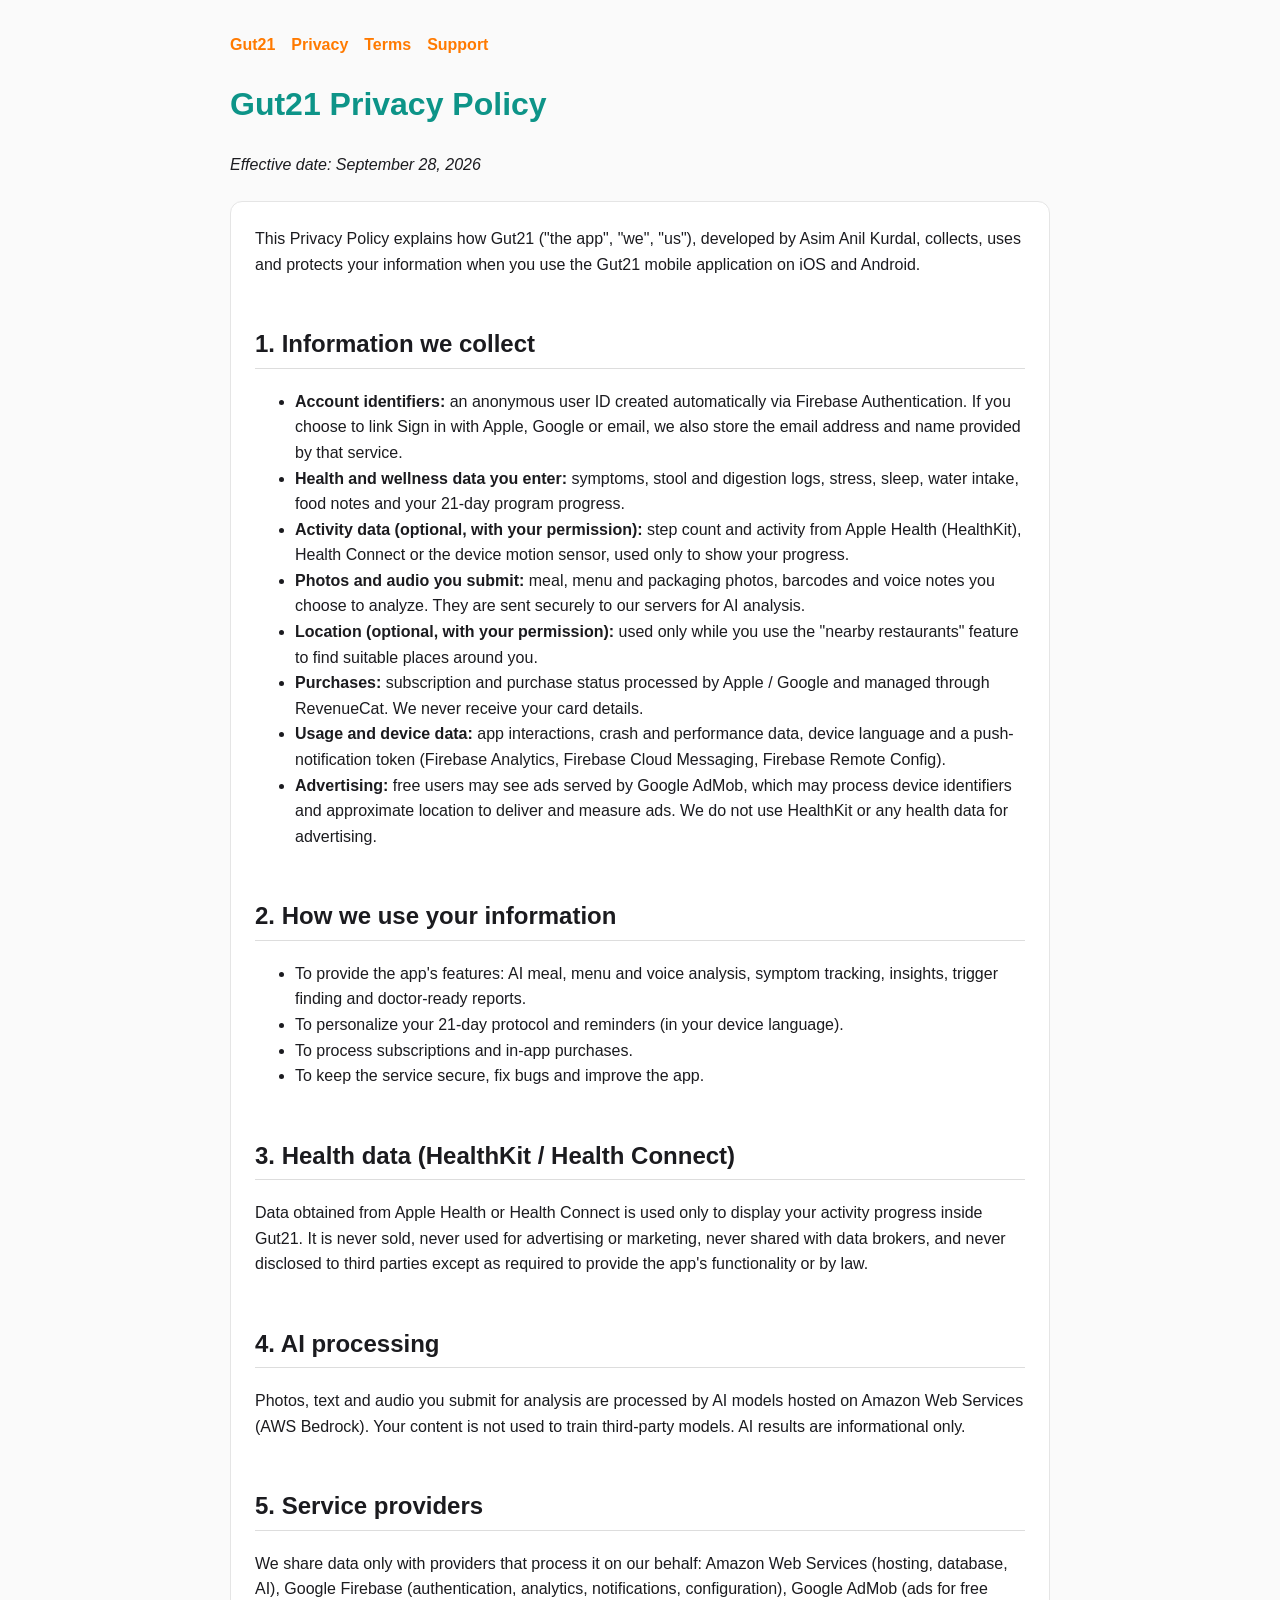
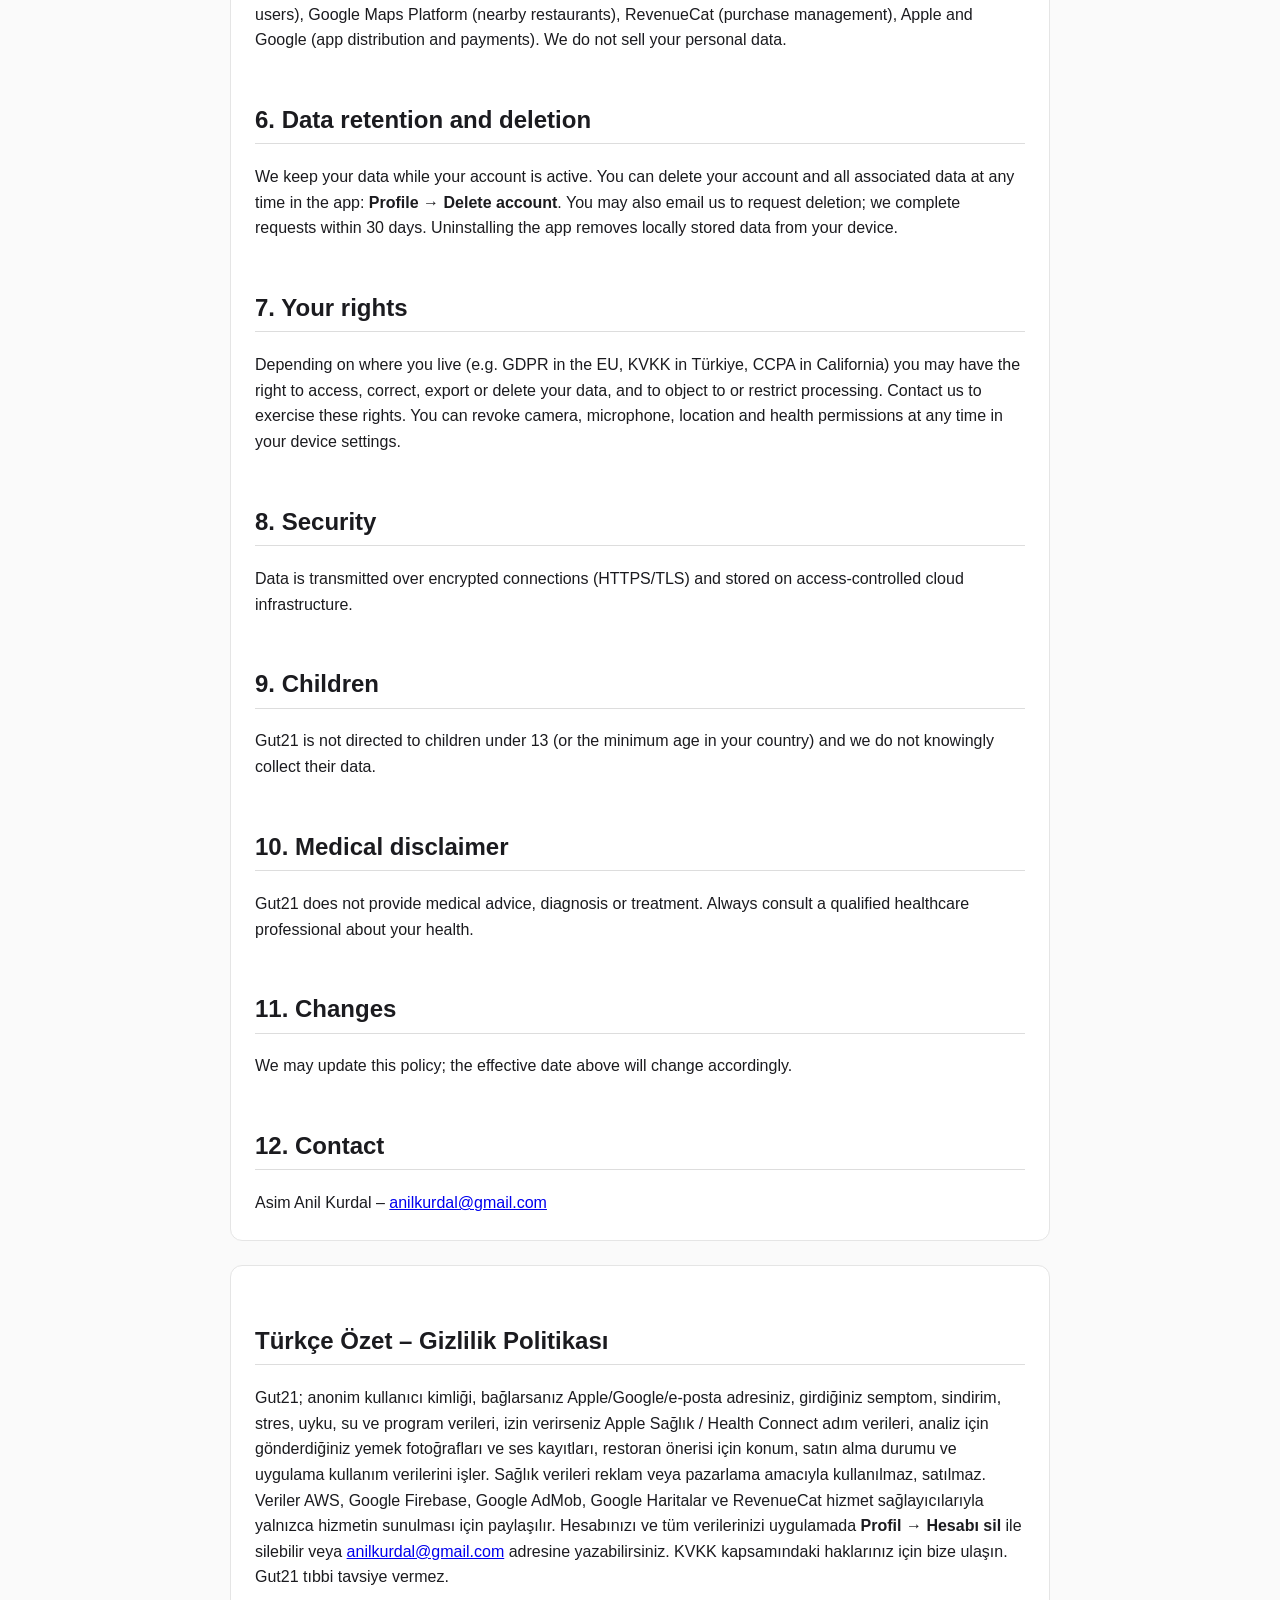
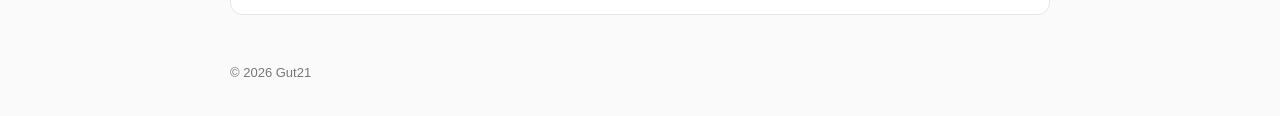
==== privacy.html @ 030e951e "Gut21 privacy policy, terms of use and support pages Co-Authored-By: Claude Opus 5.5 <noreply@anthro" ====
<!doctype html><html lang="en"><head><meta charset="utf-8"><meta name="viewport" content="width=device-width,initial-scale=1"><title>Gut21 – Privacy Policy</title><link rel="stylesheet" href="style.css"></head><body>
<nav><a href="index.html">Gut21</a><a href="privacy.html">Privacy</a><a href="terms.html">Terms</a><a href="support.html">Support</a></nav>
<h1>Gut21 Privacy Policy</h1><p><em>Effective date: September 28, 2026</em></p>
<div class="lang">
<p>This Privacy Policy explains how Gut21 ("the app", "we", "us"), developed by Asim Anil Kurdal, collects, uses and protects your information when you use the Gut21 mobile application on iOS and Android.</p>
<h2>1. Information we collect</h2>
<ul>
<li><strong>Account identifiers:</strong> an anonymous user ID created automatically via Firebase Authentication. If you choose to link Sign in with Apple, Google or email, we also store the email address and name provided by that service.</li>
<li><strong>Health and wellness data you enter:</strong> symptoms, stool and digestion logs, stress, sleep, water intake, food notes and your 21-day program progress.</li>
<li><strong>Activity data (optional, with your permission):</strong> step count and activity from Apple Health (HealthKit), Health Connect or the device motion sensor, used only to show your progress.</li>
<li><strong>Photos and audio you submit:</strong> meal, menu and packaging photos, barcodes and voice notes you choose to analyze. They are sent securely to our servers for AI analysis.</li>
<li><strong>Location (optional, with your permission):</strong> used only while you use the "nearby restaurants" feature to find suitable places around you.</li>
<li><strong>Purchases:</strong> subscription and purchase status processed by Apple / Google and managed through RevenueCat. We never receive your card details.</li>
<li><strong>Usage and device data:</strong> app interactions, crash and performance data, device language and a push-notification token (Firebase Analytics, Firebase Cloud Messaging, Firebase Remote Config).</li>
<li><strong>Advertising:</strong> free users may see ads served by Google AdMob, which may process device identifiers and approximate location to deliver and measure ads. We do not use HealthKit or any health data for advertising.</li>
</ul>
<h2>2. How we use your information</h2>
<ul><li>To provide the app's features: AI meal, menu and voice analysis, symptom tracking, insights, trigger finding and doctor-ready reports.</li>
<li>To personalize your 21-day protocol and reminders (in your device language).</li>
<li>To process subscriptions and in-app purchases.</li>
<li>To keep the service secure, fix bugs and improve the app.</li></ul>
<h2>3. Health data (HealthKit / Health Connect)</h2>
<p>Data obtained from Apple Health or Health Connect is used only to display your activity progress inside Gut21. It is never sold, never used for advertising or marketing, never shared with data brokers, and never disclosed to third parties except as required to provide the app's functionality or by law.</p>
<h2>4. AI processing</h2>
<p>Photos, text and audio you submit for analysis are processed by AI models hosted on Amazon Web Services (AWS Bedrock). Your content is not used to train third-party models. AI results are informational only.</p>
<h2>5. Service providers</h2>
<p>We share data only with providers that process it on our behalf: Amazon Web Services (hosting, database, AI), Google Firebase (authentication, analytics, notifications, configuration), Google AdMob (ads for free users), Google Maps Platform (nearby restaurants), RevenueCat (purchase management), Apple and Google (app distribution and payments). We do not sell your personal data.</p>
<h2>6. Data retention and deletion</h2>
<p>We keep your data while your account is active. You can delete your account and all associated data at any time in the app: <strong>Profile → Delete account</strong>. You may also email us to request deletion; we complete requests within 30 days. Uninstalling the app removes locally stored data from your device.</p>
<h2>7. Your rights</h2>
<p>Depending on where you live (e.g. GDPR in the EU, KVKK in Türkiye, CCPA in California) you may have the right to access, correct, export or delete your data, and to object to or restrict processing. Contact us to exercise these rights. You can revoke camera, microphone, location and health permissions at any time in your device settings.</p>
<h2>8. Security</h2><p>Data is transmitted over encrypted connections (HTTPS/TLS) and stored on access-controlled cloud infrastructure.</p>
<h2>9. Children</h2><p>Gut21 is not directed to children under 13 (or the minimum age in your country) and we do not knowingly collect their data.</p>
<h2>10. Medical disclaimer</h2><p>Gut21 does not provide medical advice, diagnosis or treatment. Always consult a qualified healthcare professional about your health.</p>
<h2>11. Changes</h2><p>We may update this policy; the effective date above will change accordingly.</p>
<h2>12. Contact</h2><p>Asim Anil Kurdal – <a href="mailto:anilkurdal@gmail.com">anilkurdal@gmail.com</a></p>
</div>
<div class="lang" lang="tr"><h2>Türkçe Özet – Gizlilik Politikası</h2>
<p>Gut21; anonim kullanıcı kimliği, bağlarsanız Apple/Google/e-posta adresiniz, girdiğiniz semptom, sindirim, stres, uyku, su ve program verileri, izin verirseniz Apple Sağlık / Health Connect adım verileri, analiz için gönderdiğiniz yemek fotoğrafları ve ses kayıtları, restoran önerisi için konum, satın alma durumu ve uygulama kullanım verilerini işler. Sağlık verileri reklam veya pazarlama amacıyla kullanılmaz, satılmaz. Veriler AWS, Google Firebase, Google AdMob, Google Haritalar ve RevenueCat hizmet sağlayıcılarıyla yalnızca hizmetin sunulması için paylaşılır. Hesabınızı ve tüm verilerinizi uygulamada <strong>Profil → Hesabı sil</strong> ile silebilir veya <a href="mailto:anilkurdal@gmail.com">anilkurdal@gmail.com</a> adresine yazabilirsiniz. KVKK kapsamındaki haklarınız için bize ulaşın. Gut21 tıbbi tavsiye vermez.</p></div>
<footer>© 2026 Gut21</footer></body></html>
---- style.css ----
body{font-family:-apple-system,BlinkMacSystemFont,"Segoe UI",Roboto,sans-serif;max-width:820px;margin:0 auto;padding:32px 20px;line-height:1.6;color:#1b1b1f;background:#fafafa}
h1{color:#0D9488}h2{margin-top:2em;border-bottom:1px solid #ddd;padding-bottom:4px}nav a{margin-right:16px;color:#FF7A00;font-weight:600;text-decoration:none}
.lang{background:#fff;border:1px solid #e5e5e5;border-radius:12px;padding:8px 24px;margin:24px 0}footer{margin-top:48px;font-size:13px;color:#777}
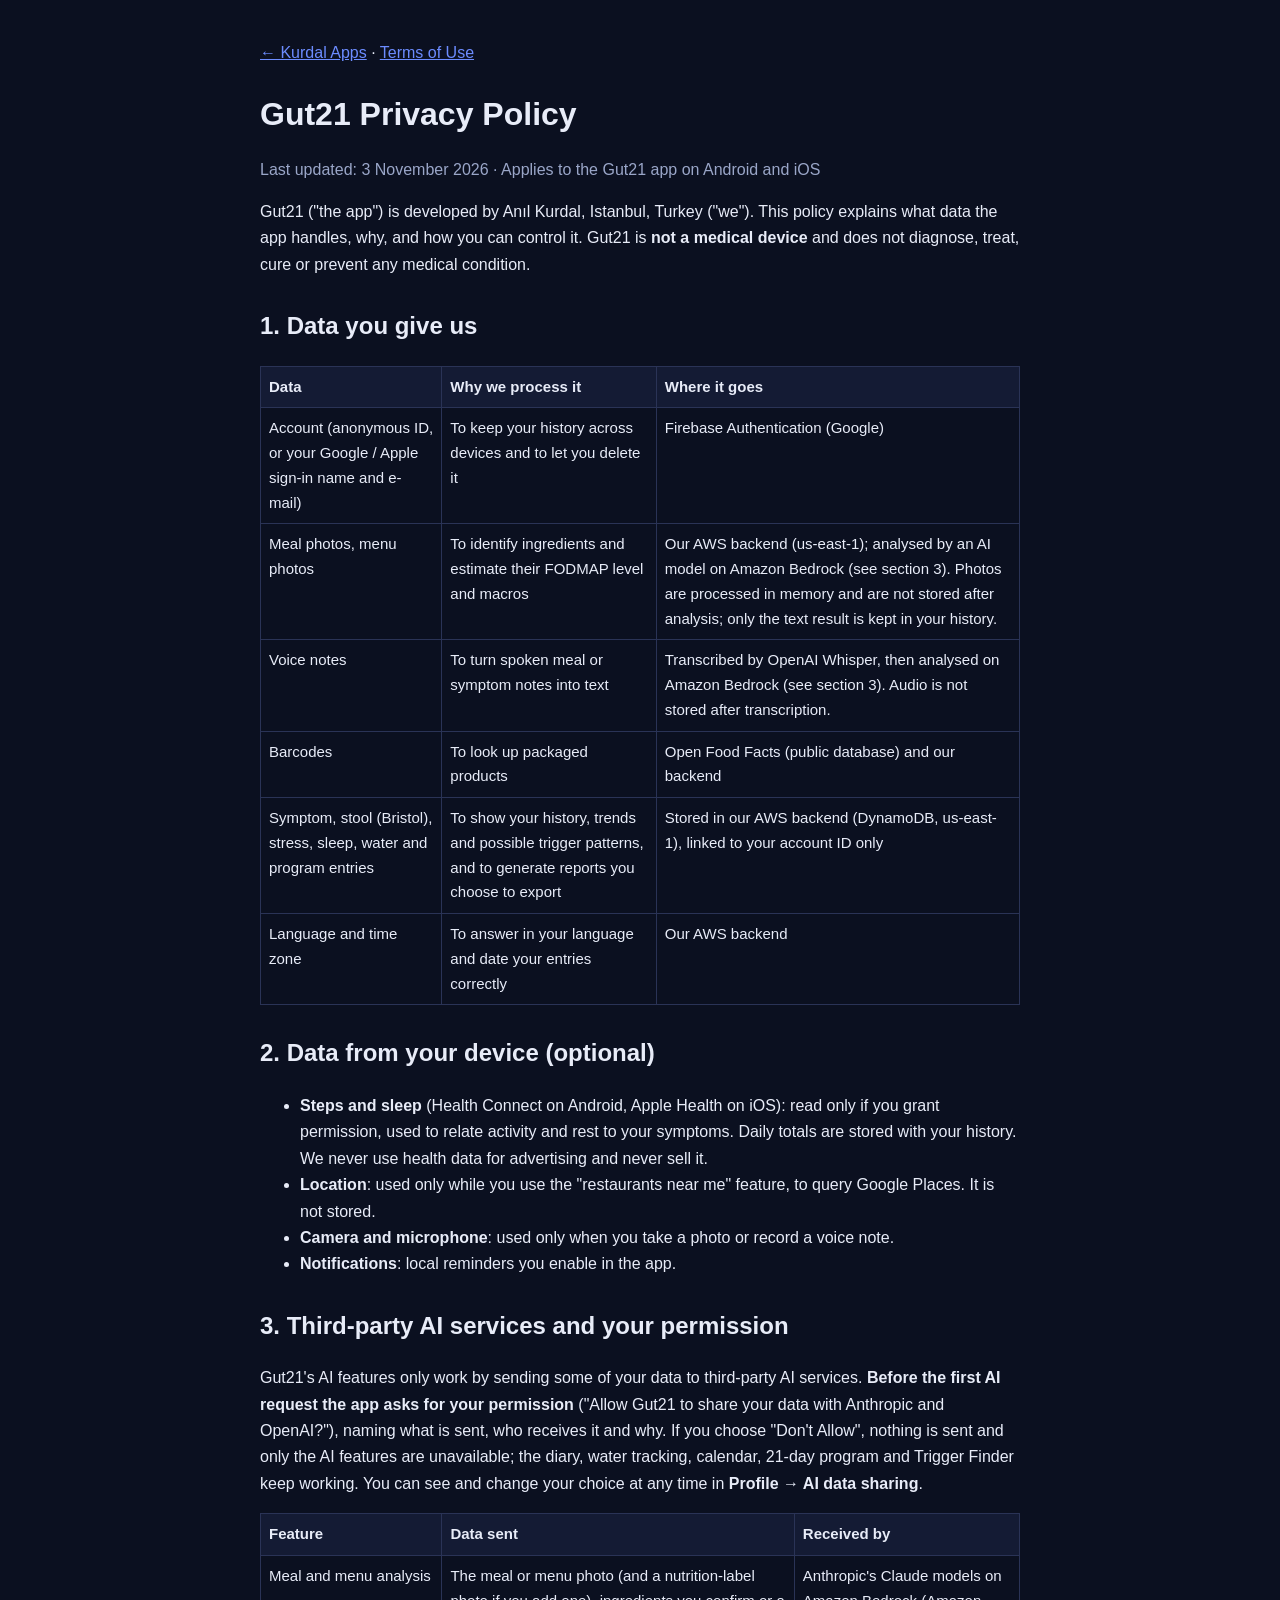
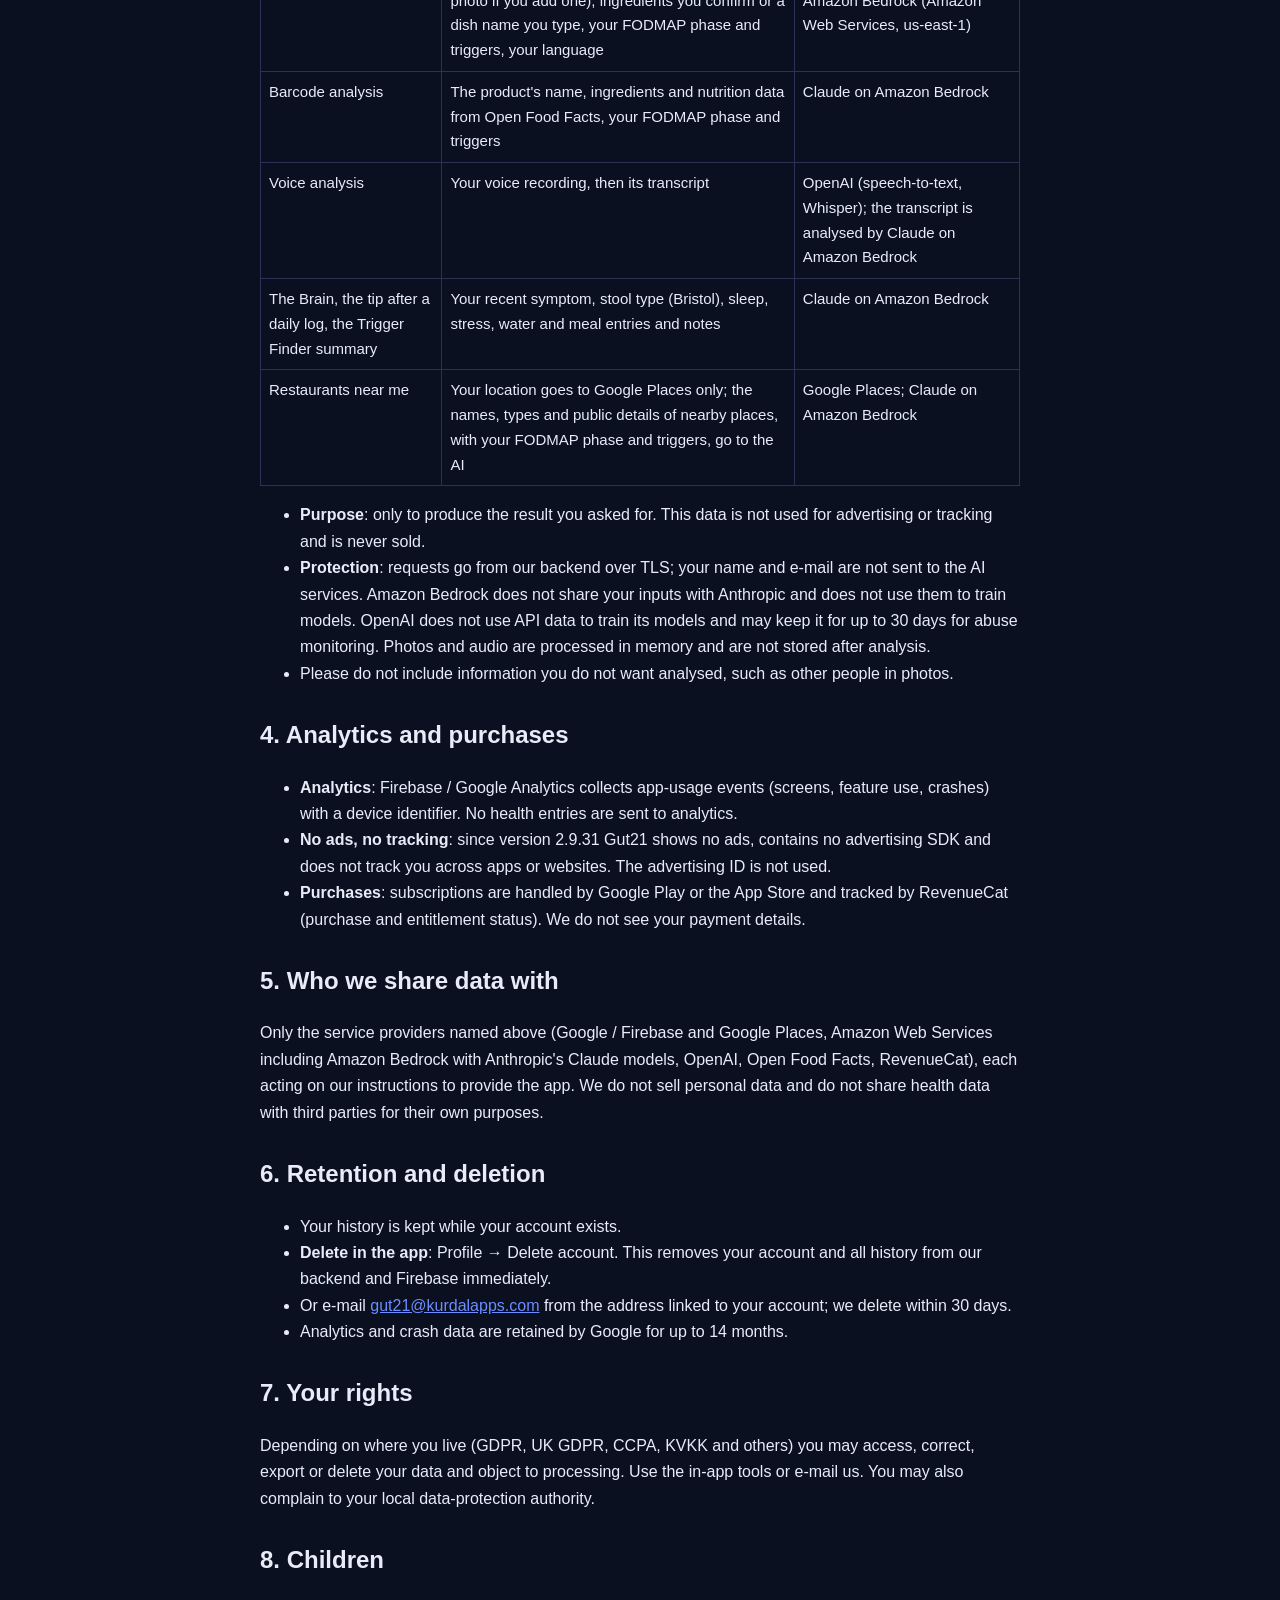
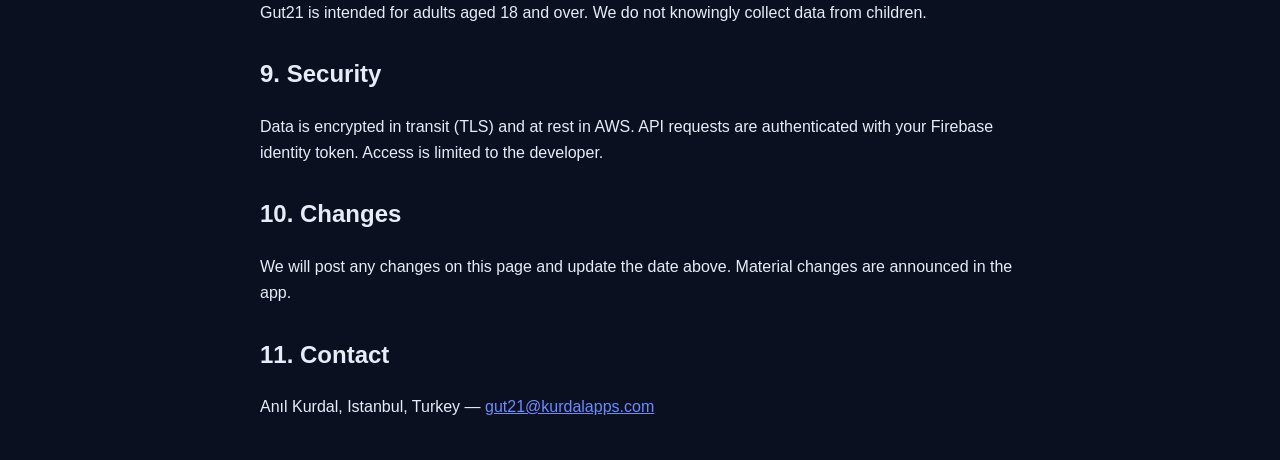
==== commit 0362c58b: "Privacy + terms: third-party AI section, no ads (same text as kurdalapps.com/gut21) The app links to" ====
--- a/privacy.html
+++ b/privacy.html
@@ -1,40 +1,81 @@
-<!doctype html><html lang="en"><head><meta charset="utf-8"><meta name="viewport" content="width=device-width,initial-scale=1"><title>Gut21 – Privacy Policy</title><link rel="stylesheet" href="style.css"></head><body>
-<nav><a href="index.html">Gut21</a><a href="privacy.html">Privacy</a><a href="terms.html">Terms</a><a href="support.html">Support</a></nav>
-<h1>Gut21 Privacy Policy</h1><p><em>Effective date: September 28, 2026</em></p>
-<div class="lang">
-<p>This Privacy Policy explains how Gut21 ("the app", "we", "us"), developed by Asim Anil Kurdal, collects, uses and protects your information when you use the Gut21 mobile application on iOS and Android.</p>
-<h2>1. Information we collect</h2>
+<!doctype html>
+<html lang="en"><head><meta charset="utf-8"><meta name="viewport" content="width=device-width,initial-scale=1">
+<title>Gut21 Privacy Policy — Kurdal Apps</title>
+<meta name="description" content="Privacy policy for the Gut21 app (IBS and low-FODMAP food and symptom assistant).">
+<style>body{max-width:760px;margin:40px auto;padding:0 20px;font:16px/1.65 -apple-system,Segoe UI,Roboto,Arial,sans-serif;background:#0b1020;color:#e8ecf8}a{color:#6c8cff}h1{margin-bottom:4px}h2{margin-top:28px}.m{color:#9aa6c8}table{border-collapse:collapse;width:100%;font-size:15px}td,th{border:1px solid #2a3356;padding:8px;text-align:left;vertical-align:top}th{background:#141b34}</style></head>
+<body>
+<!-- Same text as https://kurdalapps.com/gut21/privacy (canonical). -->
+<p><a href="https://kurdalapps.com/">&larr; Kurdal Apps</a> · <a href="https://kurdalapps.com/gut21/terms">Terms of Use</a></p>
+<h1>Gut21 Privacy Policy</h1>
+<p class="m">Last updated: 3 November 2026 · Applies to the Gut21 app on Android and iOS</p>
+
+<p>Gut21 ("the app") is developed by Anıl Kurdal, Istanbul, Turkey ("we"). This policy explains what data the app handles, why, and how you can control it. Gut21 is <strong>not a medical device</strong> and does not diagnose, treat, cure or prevent any medical condition.</p>
+
+<h2>1. Data you give us</h2>
+<table>
+<tr><th>Data</th><th>Why we process it</th><th>Where it goes</th></tr>
+<tr><td>Account (anonymous ID, or your Google / Apple sign-in name and e-mail)</td><td>To keep your history across devices and to let you delete it</td><td>Firebase Authentication (Google)</td></tr>
+<tr><td>Meal photos, menu photos</td><td>To identify ingredients and estimate their FODMAP level and macros</td><td>Our AWS backend (us-east-1); analysed by an AI model on Amazon Bedrock (see section 3). Photos are processed in memory and are not stored after analysis; only the text result is kept in your history.</td></tr>
+<tr><td>Voice notes</td><td>To turn spoken meal or symptom notes into text</td><td>Transcribed by OpenAI Whisper, then analysed on Amazon Bedrock (see section 3). Audio is not stored after transcription.</td></tr>
+<tr><td>Barcodes</td><td>To look up packaged products</td><td>Open Food Facts (public database) and our backend</td></tr>
+<tr><td>Symptom, stool (Bristol), stress, sleep, water and program entries</td><td>To show your history, trends and possible trigger patterns, and to generate reports you choose to export</td><td>Stored in our AWS backend (DynamoDB, us-east-1), linked to your account ID only</td></tr>
+<tr><td>Language and time zone</td><td>To answer in your language and date your entries correctly</td><td>Our AWS backend</td></tr>
+</table>
+
+<h2>2. Data from your device (optional)</h2>
 <ul>
-<li><strong>Account identifiers:</strong> an anonymous user ID created automatically via Firebase Authentication. If you choose to link Sign in with Apple, Google or email, we also store the email address and name provided by that service.</li>
-<li><strong>Health and wellness data you enter:</strong> symptoms, stool and digestion logs, stress, sleep, water intake, food notes and your 21-day program progress.</li>
-<li><strong>Activity data (optional, with your permission):</strong> step count and activity from Apple Health (HealthKit), Health Connect or the device motion sensor, used only to show your progress.</li>
-<li><strong>Photos and audio you submit:</strong> meal, menu and packaging photos, barcodes and voice notes you choose to analyze. They are sent securely to our servers for AI analysis.</li>
-<li><strong>Location (optional, with your permission):</strong> used only while you use the "nearby restaurants" feature to find suitable places around you.</li>
-<li><strong>Purchases:</strong> subscription and purchase status processed by Apple / Google and managed through RevenueCat. We never receive your card details.</li>
-<li><strong>Usage and device data:</strong> app interactions, crash and performance data, device language and a push-notification token (Firebase Analytics, Firebase Cloud Messaging, Firebase Remote Config).</li>
-<li><strong>Advertising:</strong> free users may see ads served by Google AdMob, which may process device identifiers and approximate location to deliver and measure ads. We do not use HealthKit or any health data for advertising.</li>
+<li><strong>Steps and sleep</strong> (Health Connect on Android, Apple Health on iOS): read only if you grant permission, used to relate activity and rest to your symptoms. Daily totals are stored with your history. We never use health data for advertising and never sell it.</li>
+<li><strong>Location</strong>: used only while you use the "restaurants near me" feature, to query Google Places. It is not stored.</li>
+<li><strong>Camera and microphone</strong>: used only when you take a photo or record a voice note.</li>
+<li><strong>Notifications</strong>: local reminders you enable in the app.</li>
 </ul>
-<h2>2. How we use your information</h2>
-<ul><li>To provide the app's features: AI meal, menu and voice analysis, symptom tracking, insights, trigger finding and doctor-ready reports.</li>
-<li>To personalize your 21-day protocol and reminders (in your device language).</li>
-<li>To process subscriptions and in-app purchases.</li>
-<li>To keep the service secure, fix bugs and improve the app.</li></ul>
-<h2>3. Health data (HealthKit / Health Connect)</h2>
-<p>Data obtained from Apple Health or Health Connect is used only to display your activity progress inside Gut21. It is never sold, never used for advertising or marketing, never shared with data brokers, and never disclosed to third parties except as required to provide the app's functionality or by law.</p>
-<h2>4. AI processing</h2>
-<p>Photos, text and audio you submit for analysis are processed by AI models hosted on Amazon Web Services (AWS Bedrock). Your content is not used to train third-party models. AI results are informational only.</p>
-<h2>5. Service providers</h2>
-<p>We share data only with providers that process it on our behalf: Amazon Web Services (hosting, database, AI), Google Firebase (authentication, analytics, notifications, configuration), Google AdMob (ads for free users), Google Maps Platform (nearby restaurants), RevenueCat (purchase management), Apple and Google (app distribution and payments). We do not sell your personal data.</p>
-<h2>6. Data retention and deletion</h2>
-<p>We keep your data while your account is active. You can delete your account and all associated data at any time in the app: <strong>Profile → Delete account</strong>. You may also email us to request deletion; we complete requests within 30 days. Uninstalling the app removes locally stored data from your device.</p>
+
+<h2>3. Third-party AI services and your permission</h2>
+<p>Gut21's AI features only work by sending some of your data to third-party AI services. <strong>Before the first AI request the app asks for your permission</strong> ("Allow Gut21 to share your data with Anthropic and OpenAI?"), naming what is sent, who receives it and why. If you choose "Don't Allow", nothing is sent and only the AI features are unavailable; the diary, water tracking, calendar, 21-day program and Trigger Finder keep working. You can see and change your choice at any time in <strong>Profile → AI data sharing</strong>.</p>
+<table>
+<tr><th>Feature</th><th>Data sent</th><th>Received by</th></tr>
+<tr><td>Meal and menu analysis</td><td>The meal or menu photo (and a nutrition-label photo if you add one), ingredients you confirm or a dish name you type, your FODMAP phase and triggers, your language</td><td>Anthropic's Claude models on Amazon Bedrock (Amazon Web Services, us-east-1)</td></tr>
+<tr><td>Barcode analysis</td><td>The product's name, ingredients and nutrition data from Open Food Facts, your FODMAP phase and triggers</td><td>Claude on Amazon Bedrock</td></tr>
+<tr><td>Voice analysis</td><td>Your voice recording, then its transcript</td><td>OpenAI (speech-to-text, Whisper); the transcript is analysed by Claude on Amazon Bedrock</td></tr>
+<tr><td>The Brain, the tip after a daily log, the Trigger Finder summary</td><td>Your recent symptom, stool type (Bristol), sleep, stress, water and meal entries and notes</td><td>Claude on Amazon Bedrock</td></tr>
+<tr><td>Restaurants near me</td><td>Your location goes to Google Places only; the names, types and public details of nearby places, with your FODMAP phase and triggers, go to the AI</td><td>Google Places; Claude on Amazon Bedrock</td></tr>
+</table>
+<ul>
+<li><strong>Purpose</strong>: only to produce the result you asked for. This data is not used for advertising or tracking and is never sold.</li>
+<li><strong>Protection</strong>: requests go from our backend over TLS; your name and e-mail are not sent to the AI services. Amazon Bedrock does not share your inputs with Anthropic and does not use them to train models. OpenAI does not use API data to train its models and may keep it for up to 30 days for abuse monitoring. Photos and audio are processed in memory and are not stored after analysis.</li>
+<li>Please do not include information you do not want analysed, such as other people in photos.</li>
+</ul>
+
+<h2>4. Analytics and purchases</h2>
+<ul>
+<li><strong>Analytics</strong>: Firebase / Google Analytics collects app-usage events (screens, feature use, crashes) with a device identifier. No health entries are sent to analytics.</li>
+<li><strong>No ads, no tracking</strong>: since version 2.9.31 Gut21 shows no ads, contains no advertising SDK and does not track you across apps or websites. The advertising ID is not used.</li>
+<li><strong>Purchases</strong>: subscriptions are handled by Google Play or the App Store and tracked by RevenueCat (purchase and entitlement status). We do not see your payment details.</li>
+</ul>
+
+<h2>5. Who we share data with</h2>
+<p>Only the service providers named above (Google / Firebase and Google Places, Amazon Web Services including Amazon Bedrock with Anthropic's Claude models, OpenAI, Open Food Facts, RevenueCat), each acting on our instructions to provide the app. We do not sell personal data and do not share health data with third parties for their own purposes.</p>
+
+<h2>6. Retention and deletion</h2>
+<ul>
+<li>Your history is kept while your account exists.</li>
+<li><strong>Delete in the app</strong>: Profile → Delete account. This removes your account and all history from our backend and Firebase immediately.</li>
+<li>Or e-mail <a href="mailto:gut21@kurdalapps.com">gut21@kurdalapps.com</a> from the address linked to your account; we delete within 30 days.</li>
+<li>Analytics and crash data are retained by Google for up to 14 months.</li>
+</ul>
+
 <h2>7. Your rights</h2>
-<p>Depending on where you live (e.g. GDPR in the EU, KVKK in Türkiye, CCPA in California) you may have the right to access, correct, export or delete your data, and to object to or restrict processing. Contact us to exercise these rights. You can revoke camera, microphone, location and health permissions at any time in your device settings.</p>
-<h2>8. Security</h2><p>Data is transmitted over encrypted connections (HTTPS/TLS) and stored on access-controlled cloud infrastructure.</p>
-<h2>9. Children</h2><p>Gut21 is not directed to children under 13 (or the minimum age in your country) and we do not knowingly collect their data.</p>
-<h2>10. Medical disclaimer</h2><p>Gut21 does not provide medical advice, diagnosis or treatment. Always consult a qualified healthcare professional about your health.</p>
-<h2>11. Changes</h2><p>We may update this policy; the effective date above will change accordingly.</p>
-<h2>12. Contact</h2><p>Asim Anil Kurdal – <a href="mailto:anilkurdal@gmail.com">anilkurdal@gmail.com</a></p>
-</div>
-<div class="lang" lang="tr"><h2>Türkçe Özet – Gizlilik Politikası</h2>
-<p>Gut21; anonim kullanıcı kimliği, bağlarsanız Apple/Google/e-posta adresiniz, girdiğiniz semptom, sindirim, stres, uyku, su ve program verileri, izin verirseniz Apple Sağlık / Health Connect adım verileri, analiz için gönderdiğiniz yemek fotoğrafları ve ses kayıtları, restoran önerisi için konum, satın alma durumu ve uygulama kullanım verilerini işler. Sağlık verileri reklam veya pazarlama amacıyla kullanılmaz, satılmaz. Veriler AWS, Google Firebase, Google AdMob, Google Haritalar ve RevenueCat hizmet sağlayıcılarıyla yalnızca hizmetin sunulması için paylaşılır. Hesabınızı ve tüm verilerinizi uygulamada <strong>Profil → Hesabı sil</strong> ile silebilir veya <a href="mailto:anilkurdal@gmail.com">anilkurdal@gmail.com</a> adresine yazabilirsiniz. KVKK kapsamındaki haklarınız için bize ulaşın. Gut21 tıbbi tavsiye vermez.</p></div>
-<footer>© 2026 Gut21</footer></body></html>
+<p>Depending on where you live (GDPR, UK GDPR, CCPA, KVKK and others) you may access, correct, export or delete your data and object to processing. Use the in-app tools or e-mail us. You may also complain to your local data-protection authority.</p>
+
+<h2>8. Children</h2>
+<p>Gut21 is intended for adults aged 18 and over. We do not knowingly collect data from children.</p>
+
+<h2>9. Security</h2>
+<p>Data is encrypted in transit (TLS) and at rest in AWS. API requests are authenticated with your Firebase identity token. Access is limited to the developer.</p>
+
+<h2>10. Changes</h2>
+<p>We will post any changes on this page and update the date above. Material changes are announced in the app.</p>
+
+<h2>11. Contact</h2>
+<p>Anıl Kurdal, Istanbul, Turkey — <a href="mailto:gut21@kurdalapps.com">gut21@kurdalapps.com</a></p>
+</body></html>
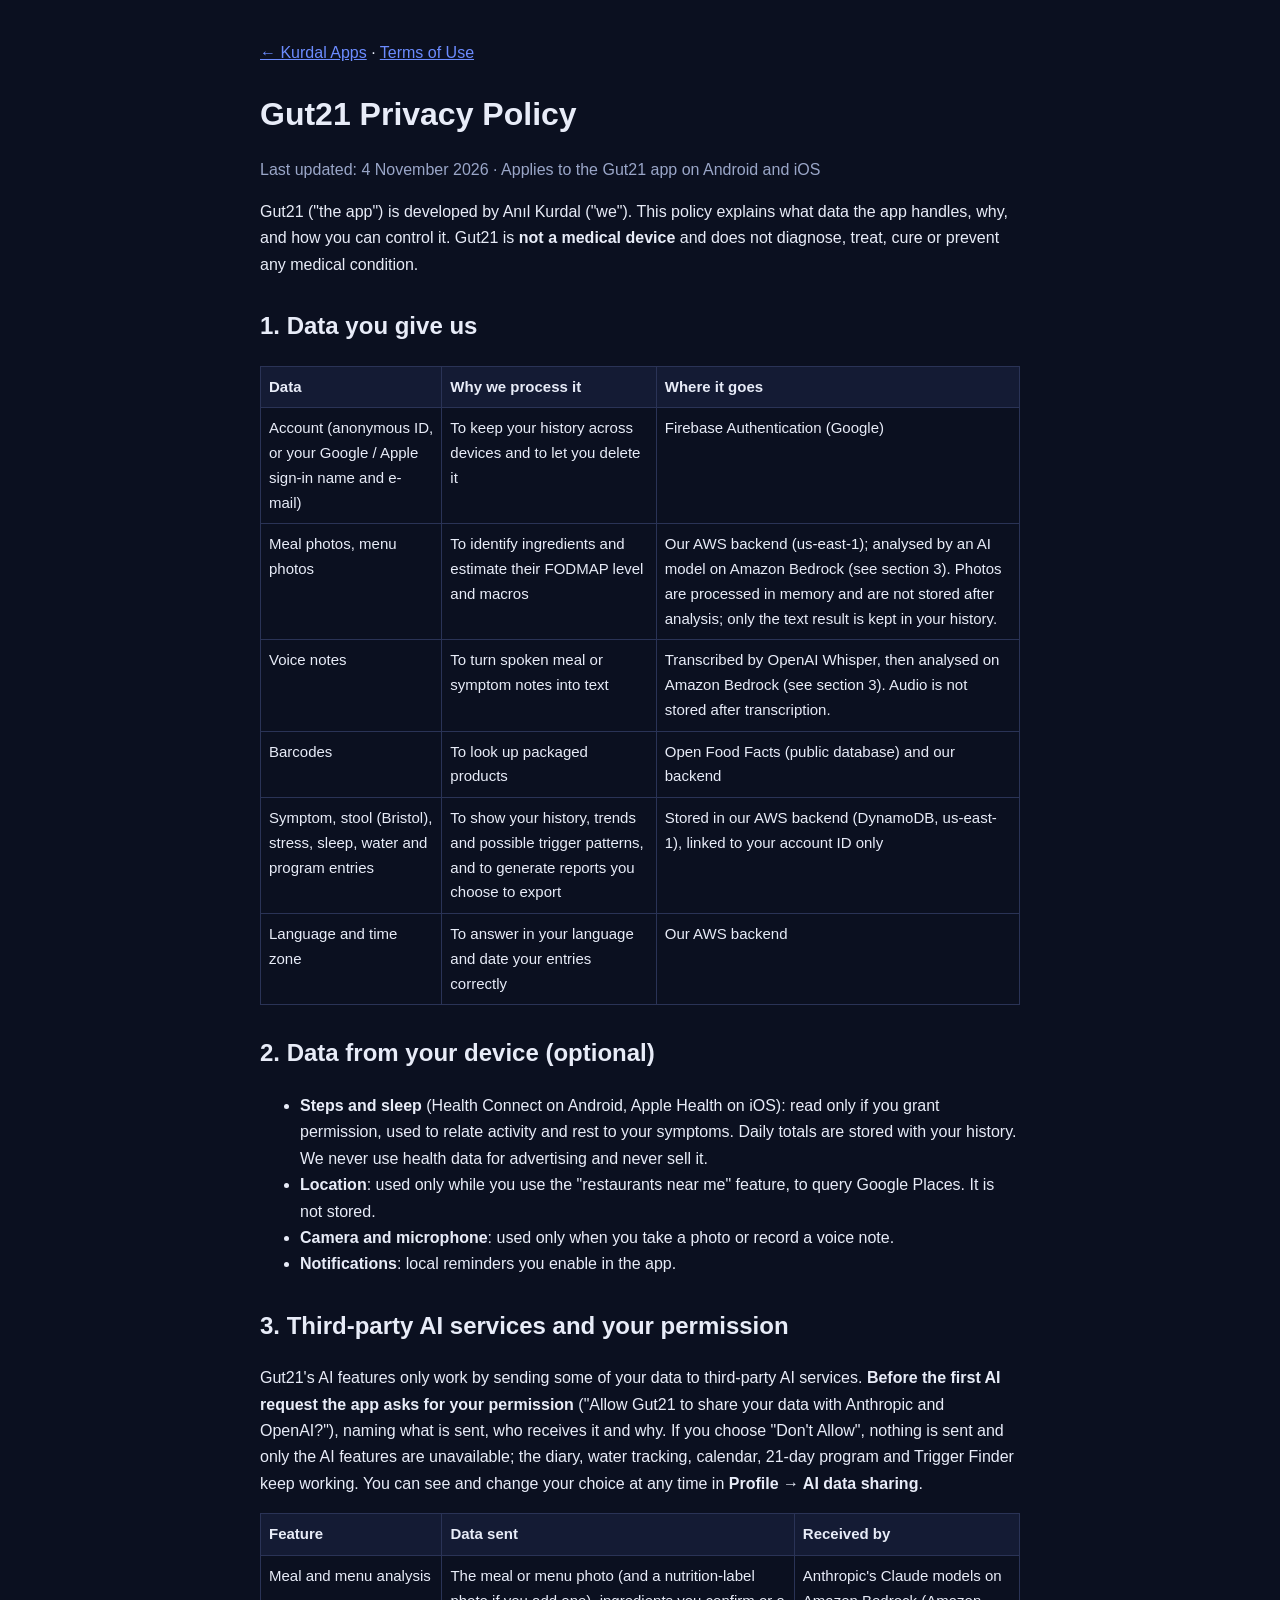
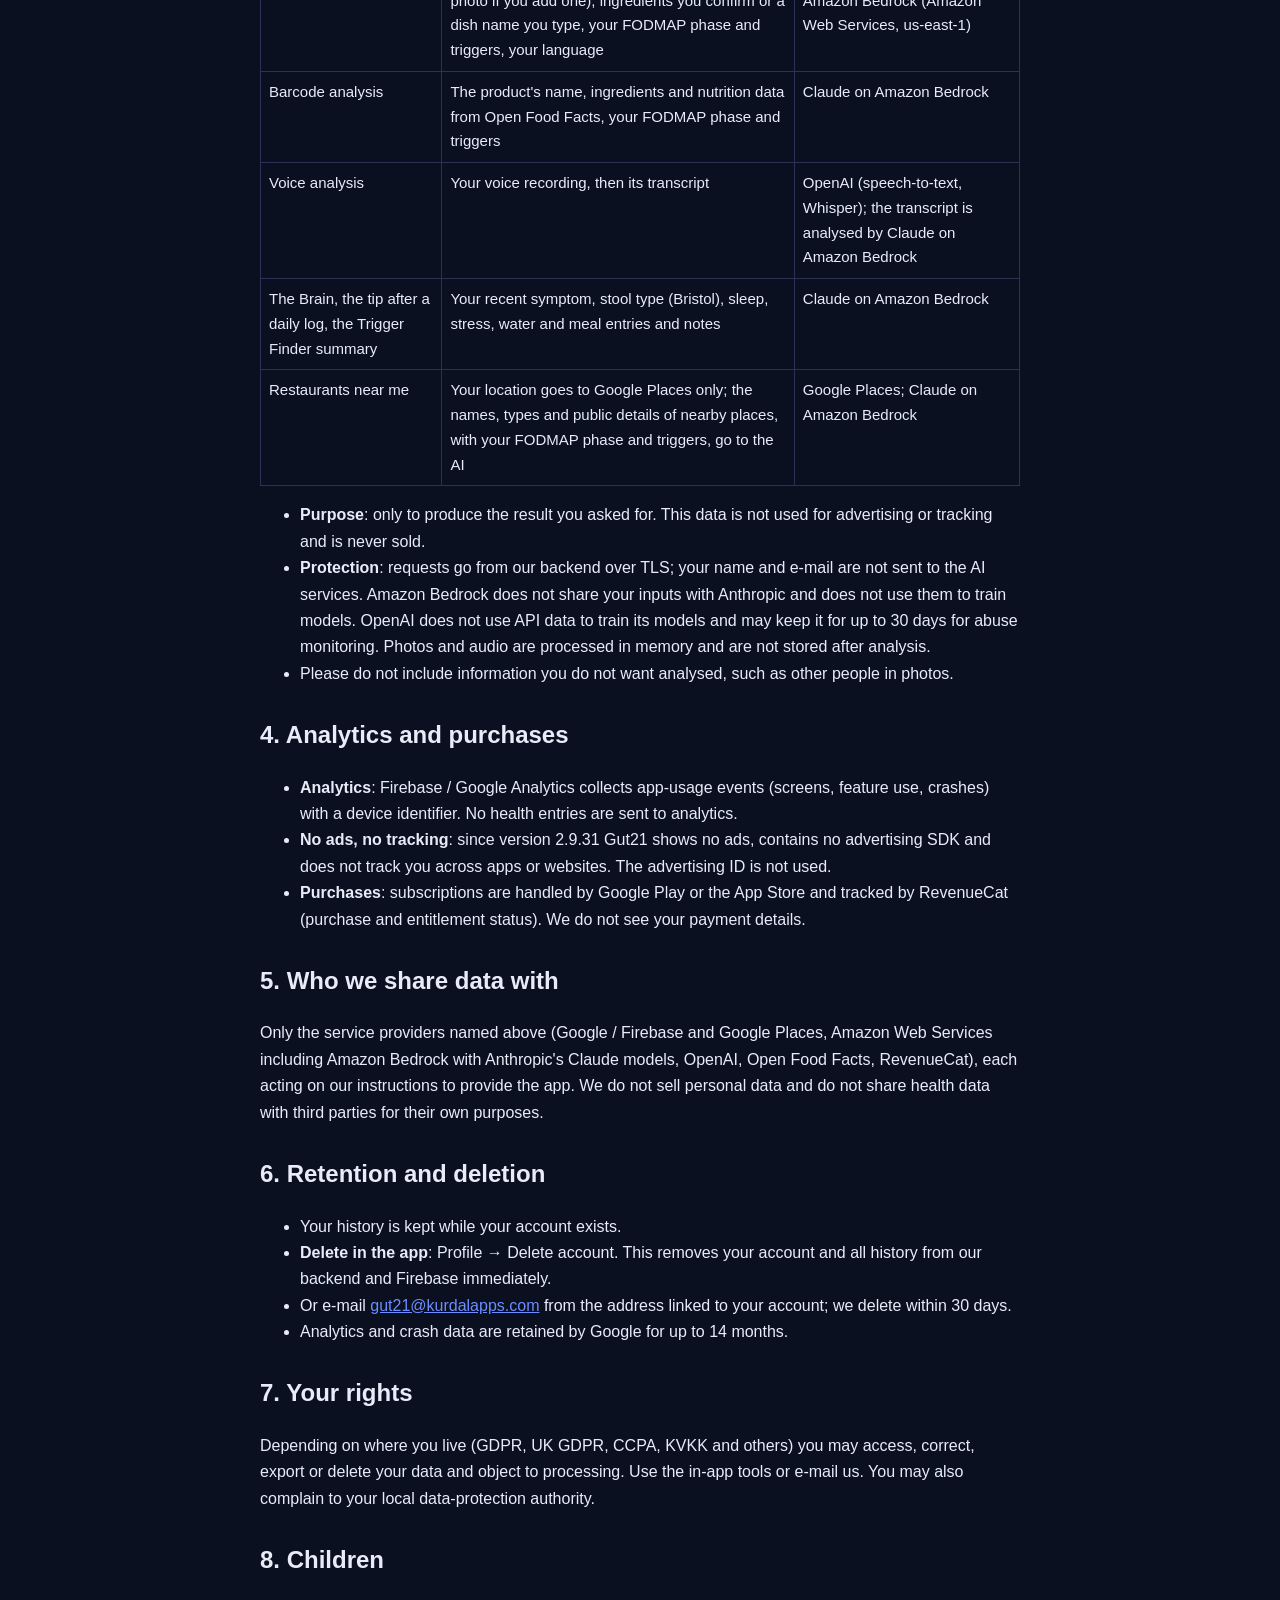
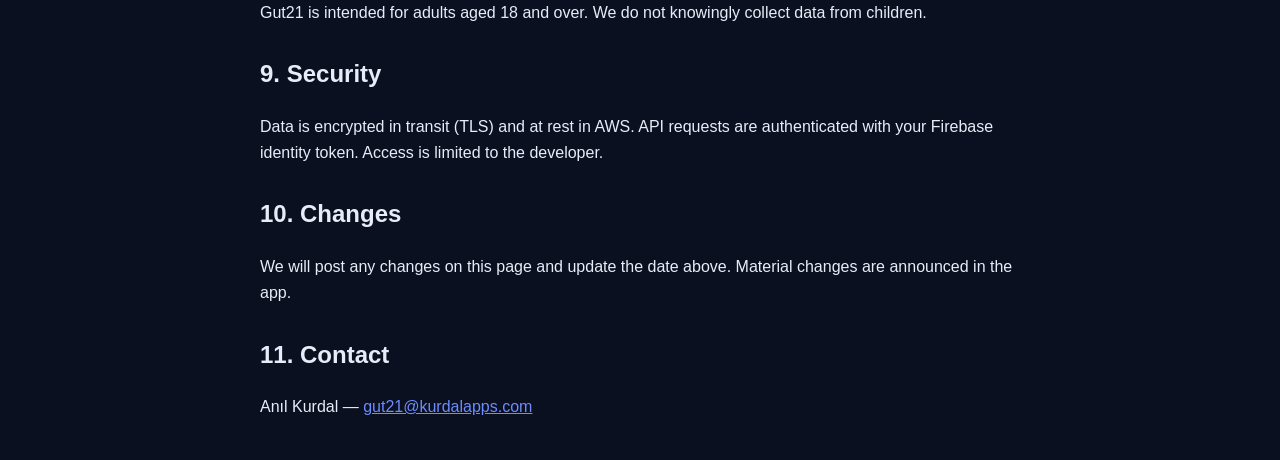
==== commit 250c1159: "Remove city and country from the publisher line Co-Authored-By: Claude Opus 5.5 <noreply@anthropic.c" ====
--- a/privacy.html
+++ b/privacy.html
@@ -7,9 +7,9 @@
 <!-- Same text as https://kurdalapps.com/gut21/privacy (canonical). -->
 <p><a href="https://kurdalapps.com/">&larr; Kurdal Apps</a> · <a href="https://kurdalapps.com/gut21/terms">Terms of Use</a></p>
 <h1>Gut21 Privacy Policy</h1>
-<p class="m">Last updated: 3 November 2026 · Applies to the Gut21 app on Android and iOS</p>
+<p class="m">Last updated: 4 November 2026 · Applies to the Gut21 app on Android and iOS</p>
 
-<p>Gut21 ("the app") is developed by Anıl Kurdal, Istanbul, Turkey ("we"). This policy explains what data the app handles, why, and how you can control it. Gut21 is <strong>not a medical device</strong> and does not diagnose, treat, cure or prevent any medical condition.</p>
+<p>Gut21 ("the app") is developed by Anıl Kurdal ("we"). This policy explains what data the app handles, why, and how you can control it. Gut21 is <strong>not a medical device</strong> and does not diagnose, treat, cure or prevent any medical condition.</p>
 
 <h2>1. Data you give us</h2>
 <table>
@@ -77,5 +77,5 @@
 <p>We will post any changes on this page and update the date above. Material changes are announced in the app.</p>
 
 <h2>11. Contact</h2>
-<p>Anıl Kurdal, Istanbul, Turkey — <a href="mailto:gut21@kurdalapps.com">gut21@kurdalapps.com</a></p>
+<p>Anıl Kurdal — <a href="mailto:gut21@kurdalapps.com">gut21@kurdalapps.com</a></p>
 </body></html>
